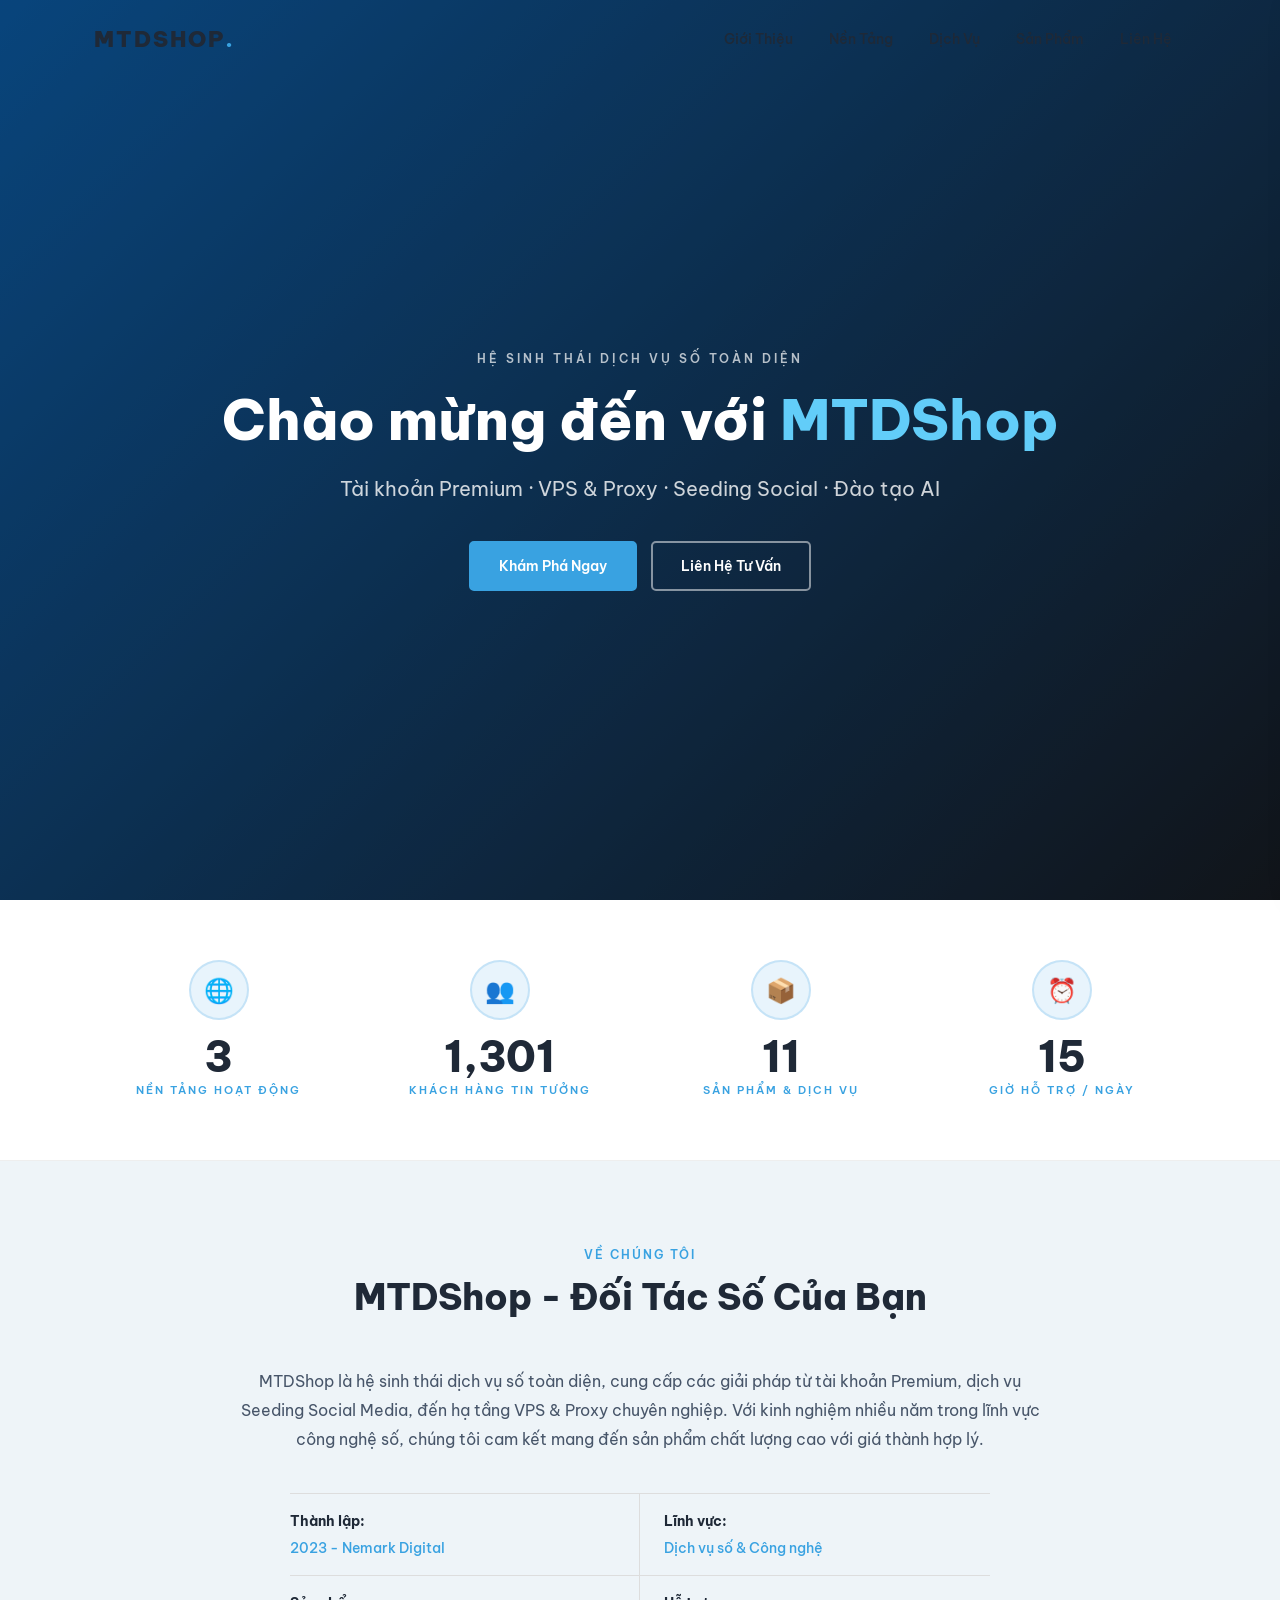
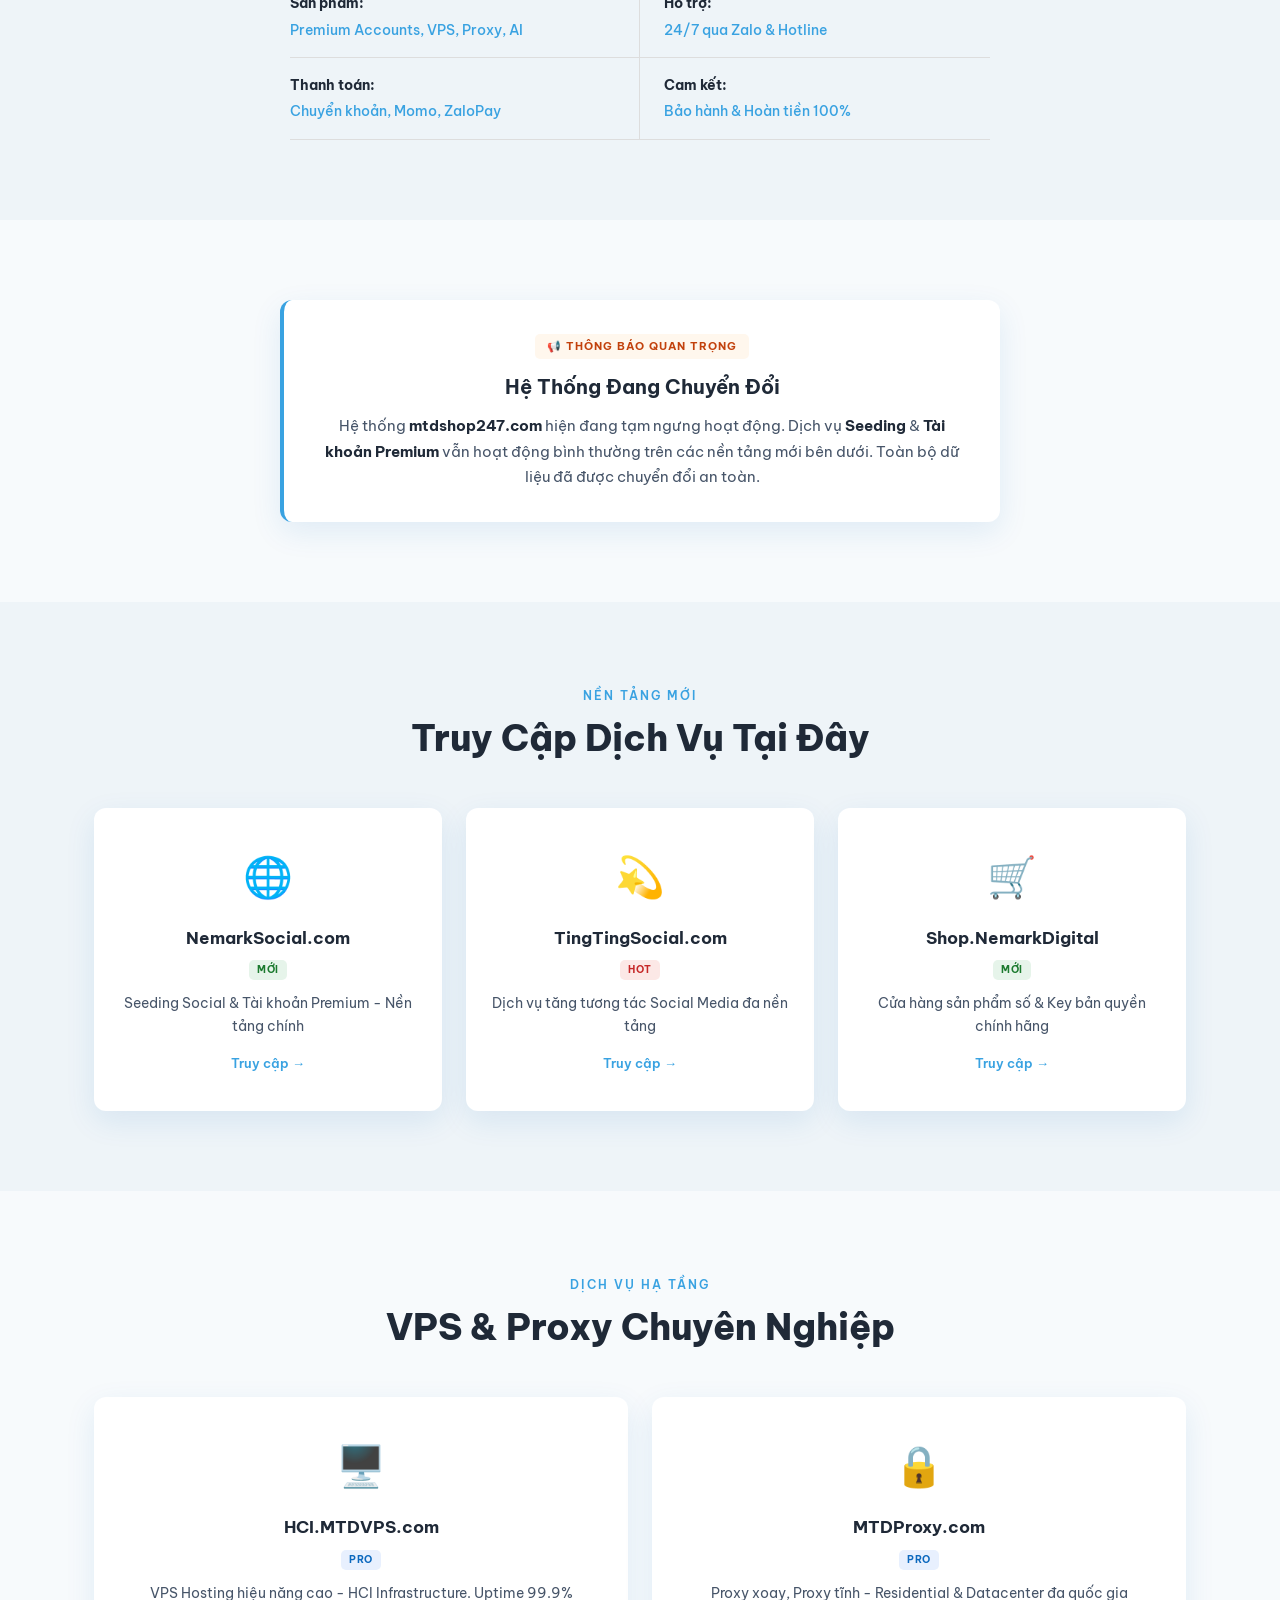
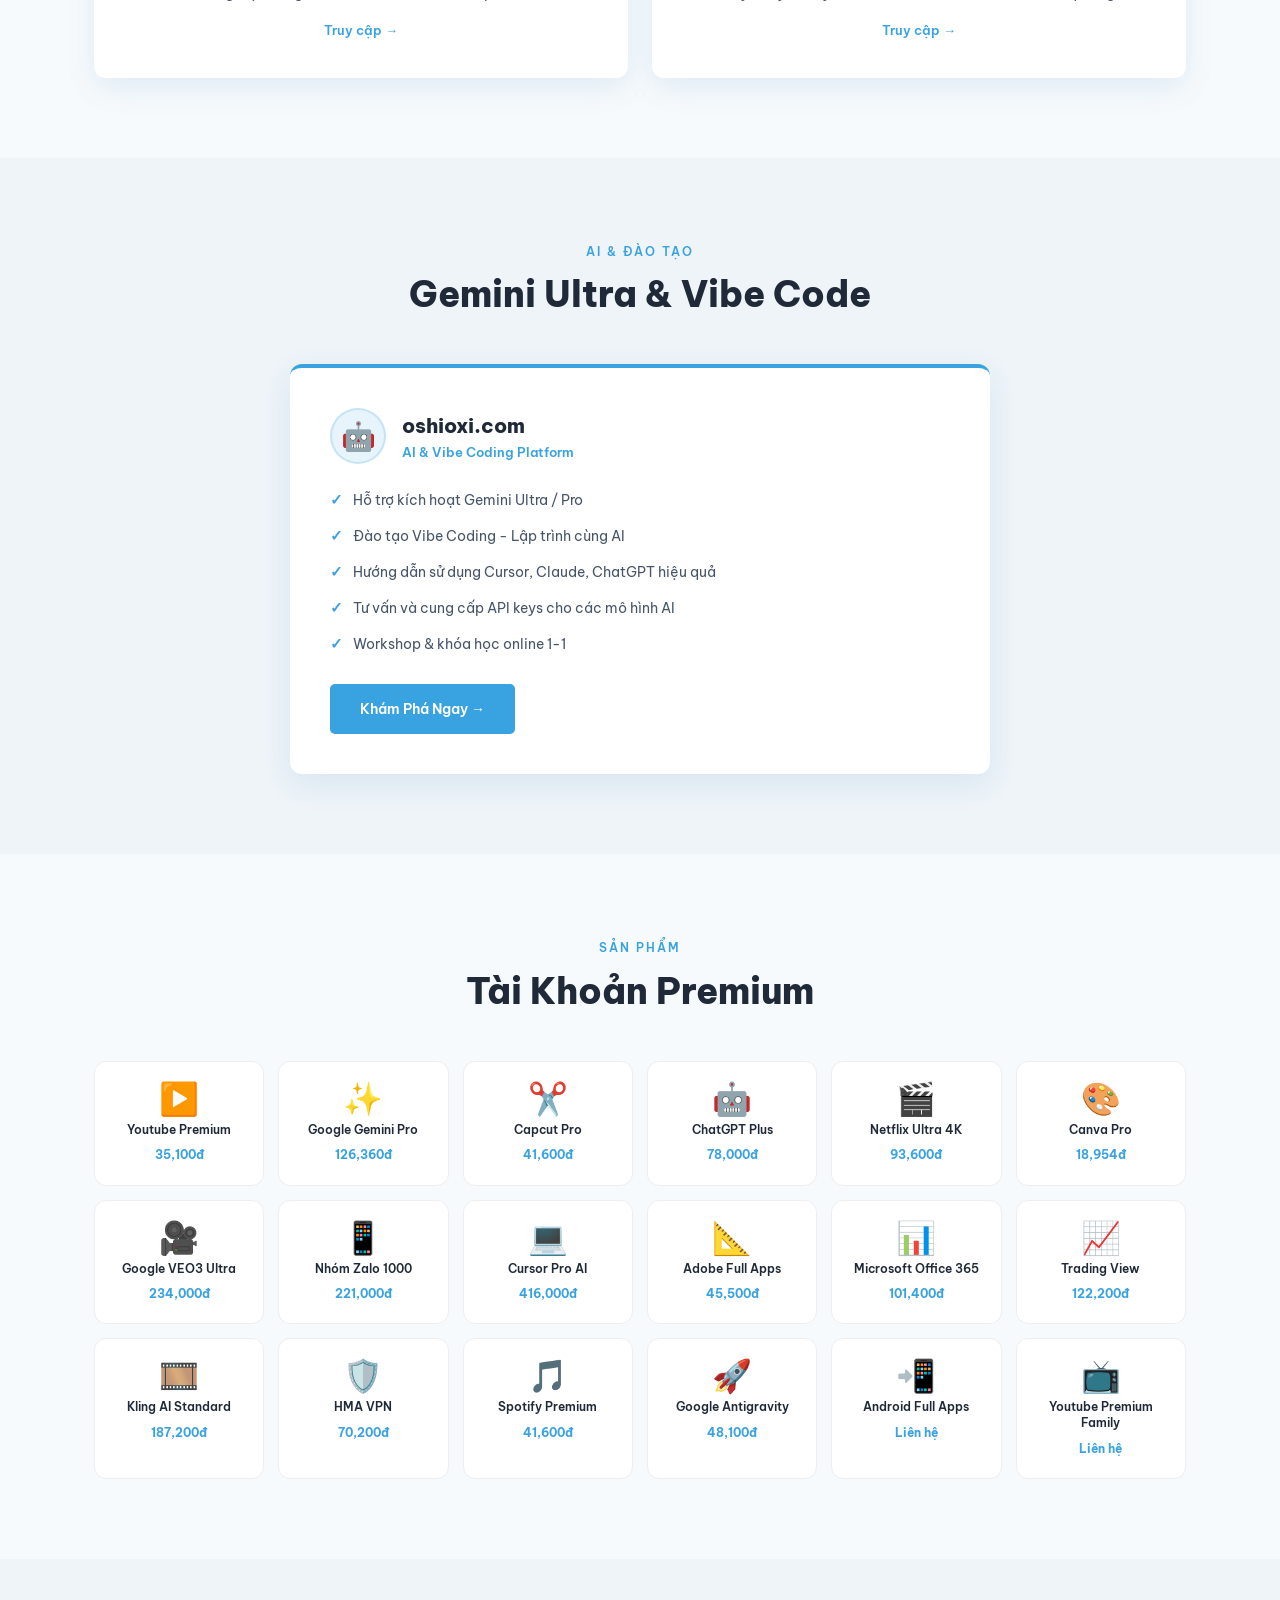
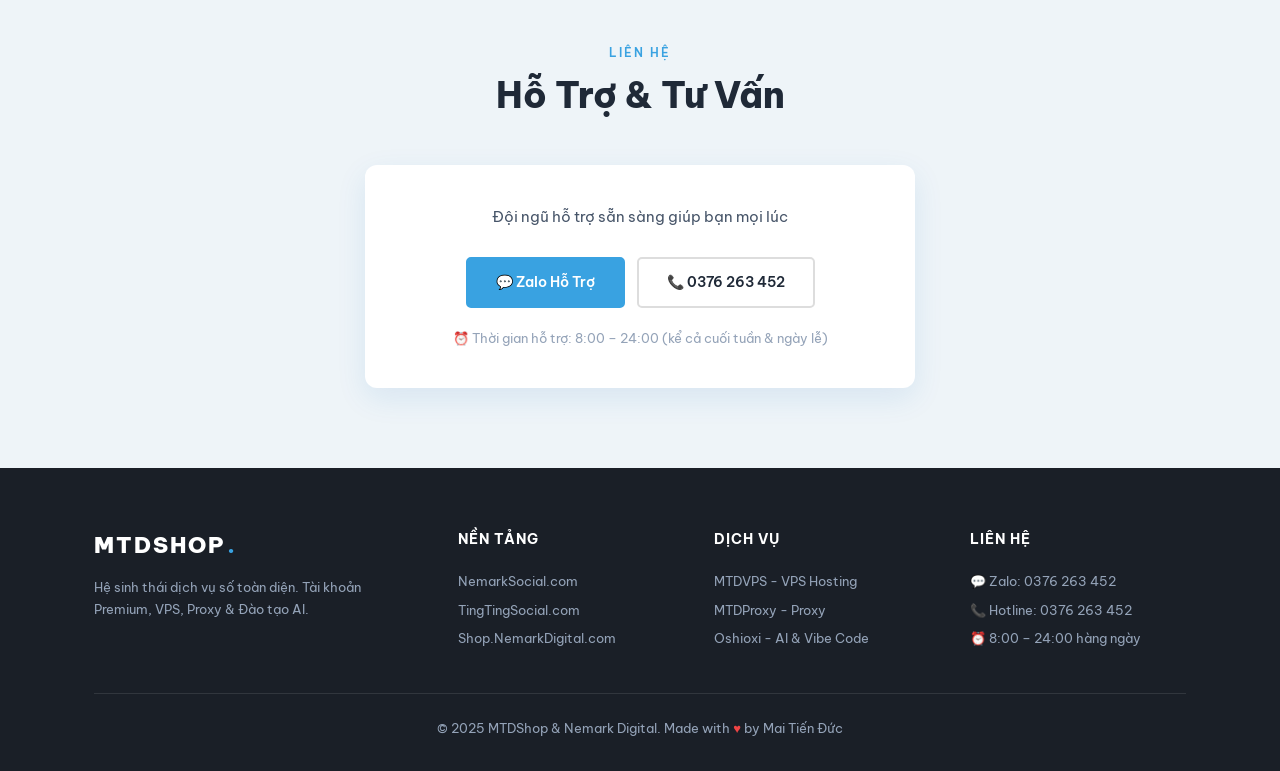
==== public/index.html @ 8f2cd8ac "MTDShop Landing - Nemark Dev Style Redesign" ====
<!DOCTYPE html>
<html lang="vi">

<head>
  <meta charset="UTF-8">
  <meta name="viewport" content="width=device-width, initial-scale=1.0">
  <title>MTDShop - Hệ Sinh Thái Dịch Vụ Số</title>
  <meta name="description"
    content="MTDShop - Cung cấp tài khoản Premium, VPS, Proxy, dịch vụ Seeding và đào tạo AI. Hệ sinh thái số toàn diện.">
  <meta property="og:title" content="MTDShop - Hệ Sinh Thái Dịch Vụ Số">
  <meta property="og:description" content="Tài khoản Premium, VPS, Proxy, Seeding & Đào tạo AI.">
  <meta property="og:type" content="website">
  <link rel="icon"
    href="data:image/svg+xml,<svg xmlns='http://www.w3.org/2000/svg' viewBox='0 0 100 100'><text y='.9em' font-size='90'>🚀</text></svg>">
  <link rel="stylesheet" href="style.css">
</head>

<body>

  <!-- Navbar -->
  <nav class="navbar" id="navbar">
    <div class="container navbar__inner">
      <a href="#" class="navbar__logo">
        <span class="navbar__logo-text">MTDSHOP</span><span class="navbar__logo-dot">.</span>
      </a>
      <div class="navbar__links">
        <a href="#about" class="navbar__link">Giới Thiệu</a>
        <a href="#platforms" class="navbar__link">Nền Tảng</a>
        <a href="#services" class="navbar__link">Dịch Vụ</a>
        <a href="#products" class="navbar__link">Sản Phẩm</a>
        <a href="#contact" class="navbar__link">Liên Hệ</a>
      </div>
      <button class="navbar__menu" id="menuBtn" aria-label="Menu">
        <span class="navbar__menu-text">MENU</span>
        <span class="navbar__menu-icon">
          <span></span><span></span><span></span>
        </span>
      </button>
    </div>
  </nav>

  <!-- Mobile Sidebar -->
  <div class="sidebar-overlay" id="sidebarOverlay"></div>
  <aside class="sidebar" id="sidebar">
    <div class="sidebar__header">
      <a href="#" class="navbar__logo">
        <span class="navbar__logo-text">MTDSHOP</span><span class="navbar__logo-dot">.</span>
      </a>
      <button class="sidebar__close" id="sidebarClose" aria-label="Close">✕</button>
    </div>
    <div class="sidebar__nav">
      <a href="#about" class="sidebar__link">Giới Thiệu</a>
      <a href="#platforms" class="sidebar__link">Nền Tảng</a>
      <a href="#services" class="sidebar__link">Dịch Vụ</a>
      <a href="#products" class="sidebar__link">Sản Phẩm</a>
      <a href="#contact" class="sidebar__link">Liên Hệ</a>
    </div>
    <div class="sidebar__footer">
      <a href="https://zalo.me/0376263452" target="_blank" class="sidebar__cta">💬 Chat Zalo</a>
      <a href="tel:0376263452" class="sidebar__phone">📞 0376 263 452</a>
    </div>
  </aside>

  <!-- Hero Section -->
  <section class="hero" id="hero">
    <div class="hero__bg"></div>
    <div class="hero__overlay"></div>
    <div class="container hero__content">
      <div class="hero__label fade-up">HỆ SINH THÁI DỊCH VỤ SỐ TOÀN DIỆN</div>
      <h1 class="hero__title fade-up stagger-1">
        Chào mừng đến với <span class="hero__accent">MTDShop</span>
      </h1>
      <p class="hero__subtitle fade-up stagger-2">
        Tài khoản Premium · VPS & Proxy · Seeding Social · Đào tạo AI
      </p>
      <div class="hero__buttons fade-up stagger-3">
        <a href="#platforms" class="btn btn--primary">Khám Phá Ngay</a>
        <a href="#contact" class="btn btn--outline">Liên Hệ Tư Vấn</a>
      </div>
    </div>
  </section>

  <!-- Stats -->
  <section class="stats" id="stats">
    <div class="container">
      <div class="stats__grid">
        <div class="stat-item fade-up">
          <div class="stat-item__icon">🌐</div>
          <div class="stat-item__number" data-count="5">0</div>
          <div class="stat-item__label">NỀN TẢNG HOẠT ĐỘNG</div>
        </div>
        <div class="stat-item fade-up stagger-1">
          <div class="stat-item__icon">👥</div>
          <div class="stat-item__number" data-count="2000">0</div>
          <div class="stat-item__label">KHÁCH HÀNG TIN TƯỞNG</div>
        </div>
        <div class="stat-item fade-up stagger-2">
          <div class="stat-item__icon">📦</div>
          <div class="stat-item__number" data-count="18">0</div>
          <div class="stat-item__label">SẢN PHẨM & DỊCH VỤ</div>
        </div>
        <div class="stat-item fade-up stagger-3">
          <div class="stat-item__icon">⏰</div>
          <div class="stat-item__number" data-count="24">0</div>
          <div class="stat-item__label">GIỜ HỖ TRỢ / NGÀY</div>
        </div>
      </div>
    </div>
  </section>

  <!-- About -->
  <section class="section section--alt" id="about">
    <div class="container">
      <div class="section__header fade-up">
        <div class="section__label">VỀ CHÚNG TÔI</div>
        <h2 class="section__title">MTDShop - Đối Tác Số Của Bạn</h2>
      </div>
      <div class="about__content fade-up stagger-1">
        <p class="about__text">
          MTDShop là hệ sinh thái dịch vụ số toàn diện, cung cấp các giải pháp từ tài khoản Premium, dịch vụ Seeding
          Social Media, đến hạ tầng VPS & Proxy chuyên nghiệp. Với kinh nghiệm nhiều năm trong lĩnh vực công nghệ số,
          chúng tôi cam kết mang đến sản phẩm chất lượng cao với giá thành hợp lý.
        </p>
        <div class="about__info-grid">
          <div class="about__info-item">
            <div class="about__info-label">Thành lập:</div>
            <div class="about__info-value">2023 - Nemark Digital</div>
          </div>
          <div class="about__info-item">
            <div class="about__info-label">Lĩnh vực:</div>
            <div class="about__info-value">Dịch vụ số & Công nghệ</div>
          </div>
          <div class="about__info-item">
            <div class="about__info-label">Sản phẩm:</div>
            <div class="about__info-value">Premium Accounts, VPS, Proxy, AI</div>
          </div>
          <div class="about__info-item">
            <div class="about__info-label">Hỗ trợ:</div>
            <div class="about__info-value">24/7 qua Zalo & Hotline</div>
          </div>
          <div class="about__info-item">
            <div class="about__info-label">Thanh toán:</div>
            <div class="about__info-value">Chuyển khoản, Momo, ZaloPay</div>
          </div>
          <div class="about__info-item">
            <div class="about__info-label">Cam kết:</div>
            <div class="about__info-value">Bảo hành & Hoàn tiền 100%</div>
          </div>
        </div>
      </div>
    </div>
  </section>

  <!-- Announcement -->
  <section class="section">
    <div class="container">
      <div class="announcement fade-up">
        <div class="announcement__badge">📢 THÔNG BÁO QUAN TRỌNG</div>
        <h3 class="announcement__title">Hệ Thống Đang Chuyển Đổi</h3>
        <p class="announcement__text">
          Hệ thống <strong>mtdshop247.com</strong> hiện đang tạm ngưng hoạt động.
          Dịch vụ <strong>Seeding</strong> & <strong>Tài khoản Premium</strong> vẫn hoạt động bình thường trên các nền
          tảng mới bên dưới. Toàn bộ dữ liệu đã được chuyển đổi an toàn.
        </p>
      </div>
    </div>
  </section>

  <!-- Platforms -->
  <section class="section section--alt" id="platforms">
    <div class="container">
      <div class="section__header fade-up">
        <div class="section__label">NỀN TẢNG MỚI</div>
        <h2 class="section__title">Truy Cập Dịch Vụ Tại Đây</h2>
      </div>
      <div class="cards-grid cards-grid--3 fade-up stagger-1">
        <a href="https://nemarksocial.com" target="_blank" class="service-card">
          <div class="service-card__icon">🌐</div>
          <h3 class="service-card__title">NemarkSocial.com</h3>
          <span class="service-card__tag tag--new">MỚI</span>
          <p class="service-card__desc">Seeding Social & Tài khoản Premium - Nền tảng chính</p>
          <span class="service-card__link">Truy cập →</span>
        </a>
        <a href="https://tingtingsocial.com" target="_blank" class="service-card">
          <div class="service-card__icon">💫</div>
          <h3 class="service-card__title">TingTingSocial.com</h3>
          <span class="service-card__tag tag--hot">HOT</span>
          <p class="service-card__desc">Dịch vụ tăng tương tác Social Media đa nền tảng</p>
          <span class="service-card__link">Truy cập →</span>
        </a>
        <a href="https://shop.nemarkdigital.com" target="_blank" class="service-card">
          <div class="service-card__icon">🛒</div>
          <h3 class="service-card__title">Shop.NemarkDigital</h3>
          <span class="service-card__tag tag--new">MỚI</span>
          <p class="service-card__desc">Cửa hàng sản phẩm số & Key bản quyền chính hãng</p>
          <span class="service-card__link">Truy cập →</span>
        </a>
      </div>
    </div>
  </section>

  <!-- Infrastructure Services -->
  <section class="section" id="services">
    <div class="container">
      <div class="section__header fade-up">
        <div class="section__label">DỊCH VỤ HẠ TẦNG</div>
        <h2 class="section__title">VPS & Proxy Chuyên Nghiệp</h2>
      </div>
      <div class="cards-grid cards-grid--2 fade-up stagger-1">
        <a href="https://hci.mtdvps.com" target="_blank" class="service-card">
          <div class="service-card__icon">🖥️</div>
          <h3 class="service-card__title">HCI.MTDVPS.com</h3>
          <span class="service-card__tag tag--pro">PRO</span>
          <p class="service-card__desc">VPS Hosting hiệu năng cao - HCI Infrastructure. Uptime 99.9%</p>
          <span class="service-card__link">Truy cập →</span>
        </a>
        <a href="https://mtdproxy.com" target="_blank" class="service-card">
          <div class="service-card__icon">🔒</div>
          <h3 class="service-card__title">MTDProxy.com</h3>
          <span class="service-card__tag tag--pro">PRO</span>
          <p class="service-card__desc">Proxy xoay, Proxy tĩnh - Residential & Datacenter đa quốc gia</p>
          <span class="service-card__link">Truy cập →</span>
        </a>
      </div>
    </div>
  </section>

  <!-- AI & Training -->
  <section class="section section--alt" id="ai">
    <div class="container">
      <div class="section__header fade-up">
        <div class="section__label">AI & ĐÀO TẠO</div>
        <h2 class="section__title">Gemini Ultra & Vibe Code</h2>
      </div>
      <div class="ai-card fade-up stagger-1">
        <div class="ai-card__header">
          <div class="ai-card__icon">🤖</div>
          <div>
            <div class="ai-card__title">oshioxi.com</div>
            <div class="ai-card__subtitle">AI & Vibe Coding Platform</div>
          </div>
        </div>
        <ul class="ai-card__features">
          <li>Hỗ trợ kích hoạt Gemini Ultra / Pro</li>
          <li>Đào tạo Vibe Coding - Lập trình cùng AI</li>
          <li>Hướng dẫn sử dụng Cursor, Claude, ChatGPT hiệu quả</li>
          <li>Tư vấn và cung cấp API keys cho các mô hình AI</li>
          <li>Workshop & khóa học online 1-1</li>
        </ul>
        <a href="https://oshioxi.com" target="_blank" class="btn btn--primary">Khám Phá Ngay →</a>
      </div>
    </div>
  </section>

  <!-- Premium Products -->
  <section class="section" id="products">
    <div class="container">
      <div class="section__header fade-up">
        <div class="section__label">SẢN PHẨM</div>
        <h2 class="section__title">Tài Khoản Premium</h2>
      </div>
      <div class="product-grid fade-up stagger-1">
        <div class="product-item">
          <div class="product-item__emoji">▶️</div>
          <div class="product-item__name">Youtube Premium</div>
          <div class="product-item__price">35,100đ</div>
        </div>
        <div class="product-item">
          <div class="product-item__emoji">✨</div>
          <div class="product-item__name">Google Gemini Pro</div>
          <div class="product-item__price">126,360đ</div>
        </div>
        <div class="product-item">
          <div class="product-item__emoji">✂️</div>
          <div class="product-item__name">Capcut Pro</div>
          <div class="product-item__price">41,600đ</div>
        </div>
        <div class="product-item">
          <div class="product-item__emoji">🤖</div>
          <div class="product-item__name">ChatGPT Plus</div>
          <div class="product-item__price">78,000đ</div>
        </div>
        <div class="product-item">
          <div class="product-item__emoji">🎬</div>
          <div class="product-item__name">Netflix Ultra 4K</div>
          <div class="product-item__price">93,600đ</div>
        </div>
        <div class="product-item">
          <div class="product-item__emoji">🎨</div>
          <div class="product-item__name">Canva Pro</div>
          <div class="product-item__price">18,954đ</div>
        </div>
        <div class="product-item">
          <div class="product-item__emoji">🎥</div>
          <div class="product-item__name">Google VEO3 Ultra</div>
          <div class="product-item__price">234,000đ</div>
        </div>
        <div class="product-item">
          <div class="product-item__emoji">📱</div>
          <div class="product-item__name">Nhóm Zalo 1000</div>
          <div class="product-item__price">221,000đ</div>
        </div>
        <div class="product-item">
          <div class="product-item__emoji">💻</div>
          <div class="product-item__name">Cursor Pro AI</div>
          <div class="product-item__price">416,000đ</div>
        </div>
        <div class="product-item">
          <div class="product-item__emoji">📐</div>
          <div class="product-item__name">Adobe Full Apps</div>
          <div class="product-item__price">45,500đ</div>
        </div>
        <div class="product-item">
          <div class="product-item__emoji">📊</div>
          <div class="product-item__name">Microsoft Office 365</div>
          <div class="product-item__price">101,400đ</div>
        </div>
        <div class="product-item">
          <div class="product-item__emoji">📈</div>
          <div class="product-item__name">Trading View</div>
          <div class="product-item__price">122,200đ</div>
        </div>
        <div class="product-item">
          <div class="product-item__emoji">🎞️</div>
          <div class="product-item__name">Kling AI Standard</div>
          <div class="product-item__price">187,200đ</div>
        </div>
        <div class="product-item">
          <div class="product-item__emoji">🛡️</div>
          <div class="product-item__name">HMA VPN</div>
          <div class="product-item__price">70,200đ</div>
        </div>
        <div class="product-item">
          <div class="product-item__emoji">🎵</div>
          <div class="product-item__name">Spotify Premium</div>
          <div class="product-item__price">41,600đ</div>
        </div>
        <div class="product-item">
          <div class="product-item__emoji">🚀</div>
          <div class="product-item__name">Google Antigravity</div>
          <div class="product-item__price">48,100đ</div>
        </div>
        <div class="product-item">
          <div class="product-item__emoji">📲</div>
          <div class="product-item__name">Android Full Apps</div>
          <div class="product-item__price">Liên hệ</div>
        </div>
        <div class="product-item">
          <div class="product-item__emoji">📺</div>
          <div class="product-item__name">Youtube Premium Family</div>
          <div class="product-item__price">Liên hệ</div>
        </div>
      </div>
    </div>
  </section>

  <!-- Contact -->
  <section class="section section--alt" id="contact">
    <div class="container">
      <div class="section__header fade-up">
        <div class="section__label">LIÊN HỆ</div>
        <h2 class="section__title">Hỗ Trợ & Tư Vấn</h2>
      </div>
      <div class="contact__card fade-up stagger-1">
        <p class="contact__subtitle">Đội ngũ hỗ trợ sẵn sàng giúp bạn mọi lúc</p>
        <div class="contact__methods">
          <a href="https://zalo.me/0376263452" target="_blank" class="btn btn--primary">💬 Zalo Hỗ Trợ</a>
          <a href="tel:0376263452" class="btn btn--outline">📞 0376 263 452</a>
        </div>
        <p class="contact__hours">⏰ Thời gian hỗ trợ: 8:00 – 24:00 (kể cả cuối tuần & ngày lễ)</p>
      </div>
    </div>
  </section>

  <!-- Footer -->
  <footer class="footer">
    <div class="container">
      <div class="footer__grid">
        <div class="footer__col">
          <div class="footer__brand">
            <span class="navbar__logo-text">MTDSHOP</span><span class="navbar__logo-dot">.</span>
          </div>
          <p class="footer__about">Hệ sinh thái dịch vụ số toàn diện. Tài khoản Premium, VPS, Proxy & Đào tạo AI.</p>
        </div>
        <div class="footer__col">
          <h4 class="footer__col-title">Nền Tảng</h4>
          <a href="https://nemarksocial.com" target="_blank" class="footer__link">NemarkSocial.com</a>
          <a href="https://tingtingsocial.com" target="_blank" class="footer__link">TingTingSocial.com</a>
          <a href="https://shop.nemarkdigital.com" target="_blank" class="footer__link">Shop.NemarkDigital.com</a>
        </div>
        <div class="footer__col">
          <h4 class="footer__col-title">Dịch Vụ</h4>
          <a href="https://hci.mtdvps.com" target="_blank" class="footer__link">MTDVPS - VPS Hosting</a>
          <a href="https://mtdproxy.com" target="_blank" class="footer__link">MTDProxy - Proxy</a>
          <a href="https://oshioxi.com" target="_blank" class="footer__link">Oshioxi - AI & Vibe Code</a>
        </div>
        <div class="footer__col">
          <h4 class="footer__col-title">Liên Hệ</h4>
          <a href="https://zalo.me/0376263452" target="_blank" class="footer__link">💬 Zalo: 0376 263 452</a>
          <a href="tel:0376263452" class="footer__link">📞 Hotline: 0376 263 452</a>
          <span class="footer__link">⏰ 8:00 – 24:00 hàng ngày</span>
        </div>
      </div>
      <div class="footer__bottom">
        <p>© 2025 MTDShop & Nemark Digital. Made with <span class="footer__heart">♥</span> by Mai Tiến Đức</p>
      </div>
    </div>
  </footer>

  <!-- Back to top -->
  <a href="#" class="back-to-top" id="backToTop" aria-label="Back to top">↑</a>

  <script src="script.js"></script>
</body>

</html>
---- public/style.css ----
/* ============================================
   MTDShop Landing - Nemark Dev Style
   Professional Blue Theme
   ============================================ */
@import url('https://fonts.googleapis.com/css2?family=Be+Vietnam+Pro:wght@300;400;500;600;700;800;900&display=swap');

:root {
  --blue: #39A2E1;
  --blue-dark: #0D69BE;
  --blue-light: #62CDF9;
  --blue-bg: #e8f4fc;
  --bg: #F7FAFC;
  --bg-alt: #EEF4F8;
  --white: #ffffff;
  --dark: #1F2937;
  --text: #475569;
  --text-muted: #94A3B8;
  --footer-bg: #1a1f27;
  --footer-text: #94A3B8;
  --shadow: 0 10px 30px rgba(15, 105, 190, 0.1);
  --shadow-hover: 0 15px 40px rgba(15, 105, 190, 0.18);
  --radius: 5px;
  --radius-lg: 12px;
  --transition: 0.3s ease;
}

*,
*::before,
*::after {
  box-sizing: border-box;
  margin: 0;
  padding: 0;
}

html {
  scroll-behavior: smooth;
}

body {
  font-family: 'Be Vietnam Pro', -apple-system, BlinkMacSystemFont, 'Segoe UI', Roboto, sans-serif;
  background: var(--bg);
  color: var(--dark);
  line-height: 1.6;
  overflow-x: hidden;
}

/* --- Container --- */
.container {
  max-width: 1140px;
  margin: 0 auto;
  padding: 0 24px;
}

/* --- Navbar --- */
.navbar {
  position: fixed;
  top: 0;
  left: 0;
  right: 0;
  z-index: 100;
  padding: 20px 0;
  background: transparent;
  transition: var(--transition);
}

.navbar.scrolled {
  background: rgba(255, 255, 255, 0.97);
  box-shadow: 0 2px 20px rgba(0, 0, 0, 0.08);
  padding: 14px 0;
}

.navbar__inner {
  display: flex;
  align-items: center;
  justify-content: space-between;
}

.navbar__logo {
  display: flex;
  align-items: center;
  text-decoration: none;
}

.navbar__logo-text {
  font-size: 22px;
  font-weight: 900;
  color: var(--dark);
  letter-spacing: 2px;
}

.navbar.scrolled .navbar__logo-text,
.footer .navbar__logo-text {
  color: var(--dark);
}

.hero .navbar__logo-text {
  color: #fff;
}

.navbar__logo-dot {
  font-size: 22px;
  font-weight: 900;
  color: var(--blue);
}

.navbar__links {
  display: flex;
  gap: 8px;
}

.navbar__link {
  padding: 8px 14px;
  font-size: 14px;
  font-weight: 500;
  color: var(--dark);
  text-decoration: none;
  border-radius: var(--radius);
  transition: var(--transition);
}

.navbar__link:hover {
  color: var(--blue);
  background: var(--blue-bg);
}

/* Hamburger / MENU button */
.navbar__menu {
  display: none;
  align-items: center;
  gap: 10px;
  background: none;
  border: none;
  cursor: pointer;
  padding: 8px;
}

.navbar__menu-text {
  font-size: 14px;
  font-weight: 700;
  color: var(--dark);
  letter-spacing: 2px;
}

.navbar__menu-icon {
  display: flex;
  flex-direction: column;
  gap: 4px;
}

.navbar__menu-icon span {
  display: block;
  width: 20px;
  height: 2px;
  background: var(--dark);
  border-radius: 1px;
  transition: var(--transition);
}

/* --- Sidebar --- */
.sidebar-overlay {
  position: fixed;
  inset: 0;
  background: rgba(0, 0, 0, 0.5);
  z-index: 200;
  opacity: 0;
  visibility: hidden;
  transition: var(--transition);
}

.sidebar-overlay.active {
  opacity: 1;
  visibility: visible;
}

.sidebar {
  position: fixed;
  top: 0;
  right: -320px;
  width: 300px;
  max-width: 85vw;
  height: 100vh;
  background: var(--white);
  z-index: 201;
  transition: right 0.35s ease;
  display: flex;
  flex-direction: column;
  box-shadow: -4px 0 30px rgba(0, 0, 0, 0.1);
  overflow-y: auto;
}

.sidebar.active {
  right: 0;
}

.sidebar__header {
  display: flex;
  align-items: center;
  justify-content: space-between;
  padding: 20px 24px;
  border-bottom: 1px solid #eee;
}

.sidebar__close {
  width: 36px;
  height: 36px;
  border-radius: 50%;
  border: none;
  background: var(--bg-alt);
  font-size: 16px;
  cursor: pointer;
  display: flex;
  align-items: center;
  justify-content: center;
  color: var(--text);
  transition: var(--transition);
}

.sidebar__close:hover {
  background: #ddd;
}

.sidebar__nav {
  padding: 16px 0;
  display: flex;
  flex-direction: column;
}

.sidebar__link {
  padding: 14px 24px;
  font-size: 15px;
  font-weight: 500;
  color: var(--dark);
  text-decoration: none;
  transition: var(--transition);
  border-left: 3px solid transparent;
}

.sidebar__link:hover {
  color: var(--blue);
  background: var(--blue-bg);
  border-left-color: var(--blue);
}

.sidebar__footer {
  margin-top: auto;
  padding: 20px 24px;
  border-top: 1px solid #eee;
  display: flex;
  flex-direction: column;
  gap: 10px;
}

.sidebar__cta {
  display: flex;
  align-items: center;
  justify-content: center;
  gap: 8px;
  padding: 12px;
  background: var(--blue);
  color: #fff;
  font-size: 14px;
  font-weight: 600;
  border-radius: var(--radius);
  text-decoration: none;
  transition: var(--transition);
}

.sidebar__cta:hover {
  background: var(--blue-dark);
}

.sidebar__phone {
  text-align: center;
  font-size: 14px;
  color: var(--text);
  text-decoration: none;
}

body.sidebar-open {
  overflow: hidden;
}

/* --- Hero --- */
.hero {
  position: relative;
  min-height: 100vh;
  display: flex;
  align-items: center;
  justify-content: center;
  overflow: hidden;
}

.hero__bg {
  position: absolute;
  inset: 0;
  background: linear-gradient(135deg, #0D69BE 0%, #1a1f27 50%, #0D69BE 100%);
  background-size: 200% 200%;
  animation: hero-gradient 8s ease infinite;
}

@keyframes hero-gradient {
  0% {
    background-position: 0% 50%
  }

  50% {
    background-position: 100% 50%
  }

  100% {
    background-position: 0% 50%
  }
}

.hero__overlay {
  position: absolute;
  inset: 0;
  background: rgba(0, 0, 0, 0.35);
}

.hero__content {
  position: relative;
  z-index: 2;
  text-align: center;
  color: #fff;
  padding: 120px 0 80px;
}

.hero__label {
  font-size: 12px;
  font-weight: 600;
  letter-spacing: 3px;
  color: rgba(255, 255, 255, 0.7);
  margin-bottom: 20px;
  text-transform: uppercase;
}

.hero__title {
  font-size: clamp(32px, 5vw, 56px);
  font-weight: 800;
  line-height: 1.15;
  margin-bottom: 20px;
}

.hero__accent {
  color: var(--blue-light);
}

.hero__subtitle {
  font-size: clamp(16px, 2.5vw, 20px);
  color: rgba(255, 255, 255, 0.8);
  max-width: 600px;
  margin: 0 auto 36px;
  font-weight: 400;
}

.hero__buttons {
  display: flex;
  gap: 14px;
  justify-content: center;
  flex-wrap: wrap;
}

/* --- Buttons --- */
.btn {
  display: inline-flex;
  align-items: center;
  gap: 8px;
  padding: 12px 28px;
  font-size: 14px;
  font-weight: 600;
  border-radius: var(--radius);
  text-decoration: none;
  transition: var(--transition);
  border: 2px solid transparent;
  cursor: pointer;
  font-family: inherit;
}

.btn--primary {
  background: var(--blue);
  color: #fff;
  border-color: var(--blue);
}

.btn--primary:hover {
  background: var(--blue-dark);
  border-color: var(--blue-dark);
  transform: translateY(-2px);
  box-shadow: 0 4px 16px rgba(57, 162, 225, 0.3);
}

.btn--outline {
  background: transparent;
  color: #fff;
  border-color: rgba(255, 255, 255, 0.5);
}

.btn--outline:hover {
  background: rgba(255, 255, 255, 0.1);
  border-color: #fff;
  transform: translateY(-2px);
}

/* --- Stats --- */
.stats {
  padding: 60px 0;
  background: var(--white);
  border-bottom: 1px solid #eee;
}

.stats__grid {
  display: grid;
  grid-template-columns: repeat(4, 1fr);
  gap: 32px;
  text-align: center;
}

.stat-item__icon {
  width: 60px;
  height: 60px;
  border-radius: 50%;
  background: var(--blue-bg);
  display: flex;
  align-items: center;
  justify-content: center;
  font-size: 24px;
  margin: 0 auto 16px;
  border: 2px solid rgba(57, 162, 225, 0.2);
}

.stat-item__number {
  font-size: 42px;
  font-weight: 800;
  color: var(--dark);
  line-height: 1;
  margin-bottom: 4px;
}

.stat-item__label {
  font-size: 11px;
  font-weight: 600;
  letter-spacing: 2px;
  color: var(--blue);
  text-transform: uppercase;
}

/* --- Section --- */
.section {
  padding: 80px 0;
}

.section--alt {
  background: var(--bg-alt);
}

.section__header {
  text-align: center;
  margin-bottom: 48px;
}

.section__label {
  display: inline-block;
  font-size: 12px;
  font-weight: 600;
  letter-spacing: 2px;
  color: var(--blue);
  text-transform: uppercase;
  margin-bottom: 12px;
}

.section__title {
  font-size: clamp(24px, 3.5vw, 36px);
  font-weight: 800;
  color: var(--dark);
  line-height: 1.2;
}

/* --- About --- */
.about__text {
  font-size: 16px;
  color: var(--text);
  line-height: 1.8;
  max-width: 800px;
  margin: 0 auto 40px;
  text-align: center;
}

.about__info-grid {
  display: grid;
  grid-template-columns: repeat(2, 1fr);
  gap: 0;
  max-width: 700px;
  margin: 0 auto;
  border-top: 1px solid #ddd;
}

.about__info-item {
  padding: 16px 0;
  border-bottom: 1px solid #ddd;
}

.about__info-item:nth-child(odd) {
  padding-right: 24px;
  border-right: 1px solid #ddd;
}

.about__info-item:nth-child(even) {
  padding-left: 24px;
}

.about__info-label {
  font-size: 14px;
  font-weight: 700;
  color: var(--dark);
  margin-bottom: 4px;
}

.about__info-value {
  font-size: 14px;
  color: var(--blue);
  font-weight: 500;
}

/* --- Announcement --- */
.announcement {
  max-width: 720px;
  margin: 0 auto;
  padding: 32px;
  background: var(--white);
  border-radius: var(--radius-lg);
  box-shadow: var(--shadow);
  text-align: center;
  border-left: 4px solid var(--blue);
}

.announcement__badge {
  display: inline-block;
  font-size: 11px;
  font-weight: 700;
  letter-spacing: 1px;
  color: #c2410c;
  background: #fff7ed;
  padding: 4px 12px;
  border-radius: var(--radius);
  margin-bottom: 12px;
}

.announcement__title {
  font-size: 20px;
  font-weight: 700;
  color: var(--dark);
  margin-bottom: 10px;
}

.announcement__text {
  font-size: 15px;
  color: var(--text);
  line-height: 1.7;
}

.announcement__text strong {
  color: var(--dark);
}

/* --- Service Cards --- */
.cards-grid {
  display: grid;
  gap: 24px;
}

.cards-grid--3 {
  grid-template-columns: repeat(3, 1fr);
}

.cards-grid--2 {
  grid-template-columns: repeat(2, 1fr);
}

.service-card {
  display: flex;
  flex-direction: column;
  align-items: center;
  text-align: center;
  padding: 36px 24px;
  background: var(--white);
  border-radius: var(--radius-lg);
  box-shadow: var(--shadow);
  text-decoration: none;
  color: var(--dark);
  transition: var(--transition);
  border: 1px solid transparent;
  position: relative;
}

.service-card:hover {
  transform: translateY(-6px);
  box-shadow: var(--shadow-hover);
  border-color: rgba(57, 162, 225, 0.2);
}

.service-card__icon {
  font-size: 40px;
  margin-bottom: 16px;
}

.service-card__title {
  font-size: 17px;
  font-weight: 700;
  margin-bottom: 8px;
}

.service-card__tag {
  display: inline-block;
  padding: 2px 8px;
  border-radius: var(--radius);
  font-size: 10px;
  font-weight: 700;
  text-transform: uppercase;
  letter-spacing: 0.5px;
  margin-bottom: 12px;
}

.tag--new {
  background: #e6f4ea;
  color: #1b7a2e;
}

.tag--hot {
  background: #fce8e6;
  color: #c62828;
}

.tag--pro {
  background: #e8f0fe;
  color: #0D69BE;
}

.service-card__desc {
  font-size: 14px;
  color: var(--text);
  line-height: 1.6;
  margin-bottom: 16px;
  flex: 1;
}

.service-card__link {
  font-size: 13px;
  font-weight: 600;
  color: var(--blue);
  transition: var(--transition);
}

.service-card:hover .service-card__link {
  color: var(--blue-dark);
}

/* --- AI Card --- */
.ai-card {
  padding: 40px;
  background: var(--white);
  border-radius: var(--radius-lg);
  box-shadow: var(--shadow);
  max-width: 700px;
  margin: 0 auto;
  border-top: 4px solid var(--blue);
}

.ai-card__header {
  display: flex;
  align-items: center;
  gap: 16px;
  margin-bottom: 24px;
}

.ai-card__icon {
  width: 56px;
  height: 56px;
  border-radius: 50%;
  background: var(--blue-bg);
  display: flex;
  align-items: center;
  justify-content: center;
  font-size: 28px;
  border: 2px solid rgba(57, 162, 225, 0.2);
}

.ai-card__title {
  font-size: 20px;
  font-weight: 800;
  color: var(--dark);
}

.ai-card__subtitle {
  font-size: 13px;
  color: var(--blue);
  font-weight: 600;
}

.ai-card__features {
  list-style: none;
  display: flex;
  flex-direction: column;
  gap: 12px;
  margin-bottom: 28px;
}

.ai-card__features li {
  display: flex;
  align-items: center;
  gap: 10px;
  font-size: 14px;
  color: var(--text);
}

.ai-card__features li::before {
  content: '✓';
  color: var(--blue);
  font-weight: 700;
  font-size: 15px;
}

/* --- Product Grid --- */
.product-grid {
  display: grid;
  grid-template-columns: repeat(auto-fill, minmax(150px, 1fr));
  gap: 14px;
}

.product-item {
  display: flex;
  flex-direction: column;
  align-items: center;
  gap: 8px;
  padding: 20px 12px;
  background: var(--white);
  border: 1px solid #eee;
  border-radius: var(--radius-lg);
  text-align: center;
  transition: var(--transition);
  cursor: default;
}

.product-item:hover {
  transform: translateY(-4px);
  box-shadow: var(--shadow);
  border-color: rgba(57, 162, 225, 0.2);
}

.product-item__emoji {
  font-size: 32px;
  line-height: 1;
}

.product-item__name {
  font-size: 12px;
  font-weight: 600;
  color: var(--dark);
  line-height: 1.3;
}

.product-item__price {
  font-size: 12px;
  color: var(--blue);
  font-weight: 700;
}

/* --- Contact --- */
.contact__card {
  max-width: 550px;
  margin: 0 auto;
  text-align: center;
  padding: 40px;
  background: var(--white);
  border-radius: var(--radius-lg);
  box-shadow: var(--shadow);
}

.contact__subtitle {
  font-size: 15px;
  color: var(--text);
  margin-bottom: 28px;
}

.contact__methods {
  display: flex;
  flex-wrap: wrap;
  justify-content: center;
  gap: 12px;
  margin-bottom: 20px;
}

.contact__methods .btn--outline {
  color: var(--dark);
  border-color: #ddd;
}

.contact__methods .btn--outline:hover {
  border-color: var(--blue);
  color: var(--blue);
  background: var(--blue-bg);
}

.contact__hours {
  font-size: 13px;
  color: var(--text-muted);
}

/* --- Footer --- */
.footer {
  background: var(--footer-bg);
  color: var(--footer-text);
  padding: 60px 0 32px;
}

.footer .navbar__logo-text {
  color: #fff;
}

.footer__grid {
  display: grid;
  grid-template-columns: 1.5fr 1fr 1fr 1fr;
  gap: 40px;
  margin-bottom: 40px;
}

.footer__brand {
  display: flex;
  align-items: center;
  gap: 2px;
  margin-bottom: 12px;
}

.footer__about {
  font-size: 13px;
  line-height: 1.7;
  color: var(--footer-text);
}

.footer__col-title {
  font-size: 14px;
  font-weight: 700;
  color: #fff;
  margin-bottom: 16px;
  text-transform: uppercase;
  letter-spacing: 1px;
}

.footer__link {
  display: block;
  font-size: 13px;
  color: var(--footer-text);
  text-decoration: none;
  padding: 4px 0;
  transition: var(--transition);
}

a.footer__link:hover {
  color: var(--blue-light);
}

.footer__bottom {
  padding-top: 24px;
  border-top: 1px solid rgba(255, 255, 255, 0.1);
  text-align: center;
  font-size: 13px;
  color: var(--footer-text);
}

.footer__heart {
  color: #ef4444;
}

/* --- Back to top --- */
.back-to-top {
  position: fixed;
  bottom: 24px;
  right: 24px;
  width: 44px;
  height: 44px;
  border-radius: 50%;
  background: var(--blue);
  color: #fff;
  display: flex;
  align-items: center;
  justify-content: center;
  font-size: 20px;
  text-decoration: none;
  box-shadow: 0 4px 16px rgba(57, 162, 225, 0.3);
  opacity: 0;
  visibility: hidden;
  transition: var(--transition);
  z-index: 50;
}

.back-to-top.visible {
  opacity: 1;
  visibility: visible;
}

.back-to-top:hover {
  background: var(--blue-dark);
  transform: translateY(-3px);
}

/* --- Animations --- */
.fade-up {
  opacity: 0;
  transform: translateY(30px);
  transition: opacity 0.6s ease, transform 0.6s ease;
}

.fade-up.visible {
  opacity: 1;
  transform: translateY(0);
}

.stagger-1 {
  transition-delay: 0.1s;
}

.stagger-2 {
  transition-delay: 0.2s;
}

.stagger-3 {
  transition-delay: 0.3s;
}

/* --- Responsive --- */
@media (max-width: 992px) {
  .stats__grid {
    grid-template-columns: repeat(2, 1fr);
    gap: 24px;
  }

  .cards-grid--3 {
    grid-template-columns: 1fr;
  }

  .cards-grid--2 {
    grid-template-columns: 1fr;
  }

  .about__info-grid {
    grid-template-columns: 1fr;
  }

  .about__info-item:nth-child(odd) {
    padding-right: 0;
    border-right: none;
  }

  .about__info-item:nth-child(even) {
    padding-left: 0;
  }

  .footer__grid {
    grid-template-columns: 1fr 1fr;
    gap: 32px;
  }
}

@media (max-width: 768px) {
  .navbar__links {
    display: none;
  }

  .navbar__menu {
    display: flex;
  }

  .hero__content {
    padding: 100px 0 60px;
  }

  .section {
    padding: 60px 0;
  }

  .stats {
    padding: 40px 0;
  }

  .stat-item__number {
    font-size: 32px;
  }

  .stat-item__icon {
    width: 50px;
    height: 50px;
    font-size: 20px;
  }

  .ai-card {
    padding: 24px;
  }

  .contact__card {
    padding: 28px 20px;
  }

  .announcement {
    padding: 24px;
  }

  .product-grid {
    grid-template-columns: repeat(3, 1fr);
    gap: 8px;
  }

  .product-item {
    padding: 14px 8px;
  }

  .product-item__emoji {
    font-size: 24px;
  }

  .product-item__name {
    font-size: 10px;
  }

  .product-item__price {
    font-size: 10px;
  }
}

@media (max-width: 480px) {
  .stats__grid {
    grid-template-columns: repeat(2, 1fr);
    gap: 16px;
  }

  .footer__grid {
    grid-template-columns: 1fr;
    gap: 24px;
  }

  .hero__buttons {
    flex-direction: column;
    align-items: center;
  }

  .btn {
    width: 100%;
    justify-content: center;
  }
}

/* --- Selection & Scrollbar --- */
::selection {
  background: rgba(57, 162, 225, 0.2);
  color: var(--dark);
}

::-webkit-scrollbar {
  width: 6px;
}

::-webkit-scrollbar-track {
  background: var(--bg);
}

::-webkit-scrollbar-thumb {
  background: #ccc;
  border-radius: 3px;
}

::-webkit-scrollbar-thumb:hover {
  background: var(--blue);
}
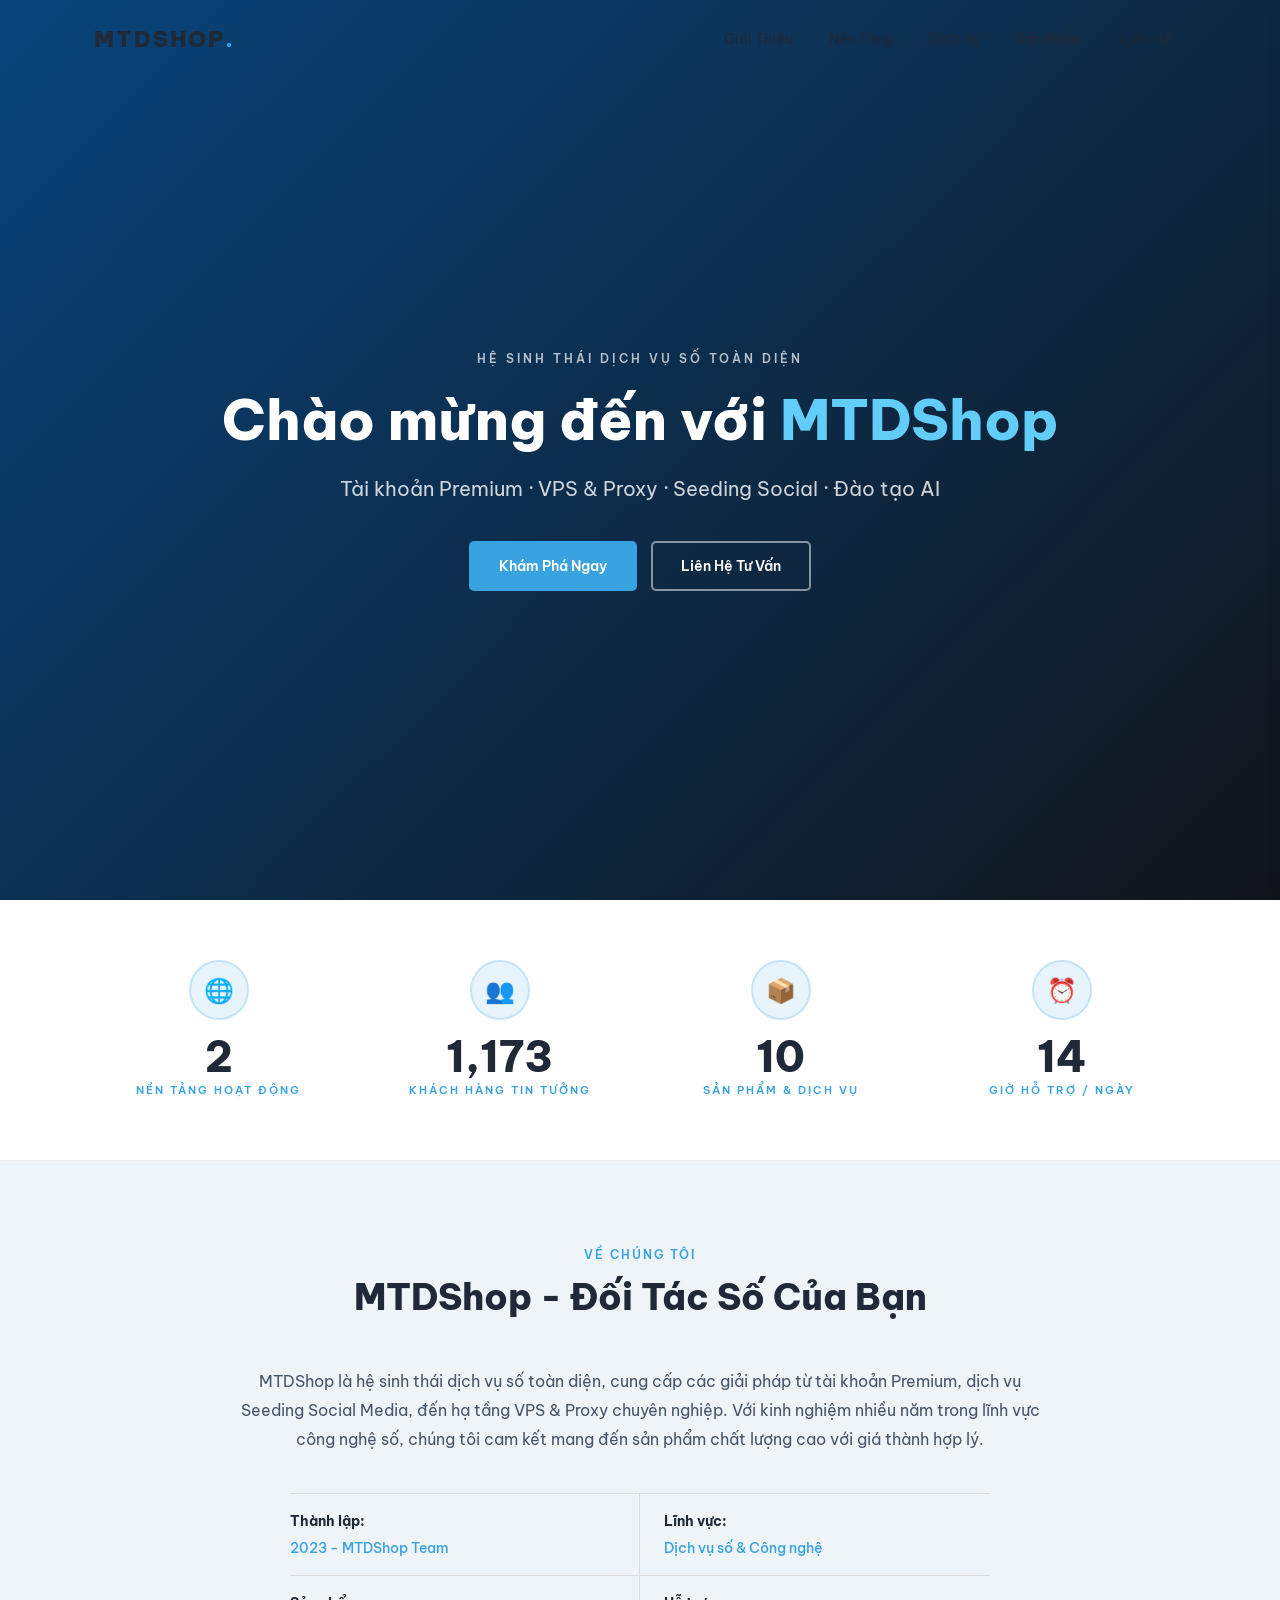
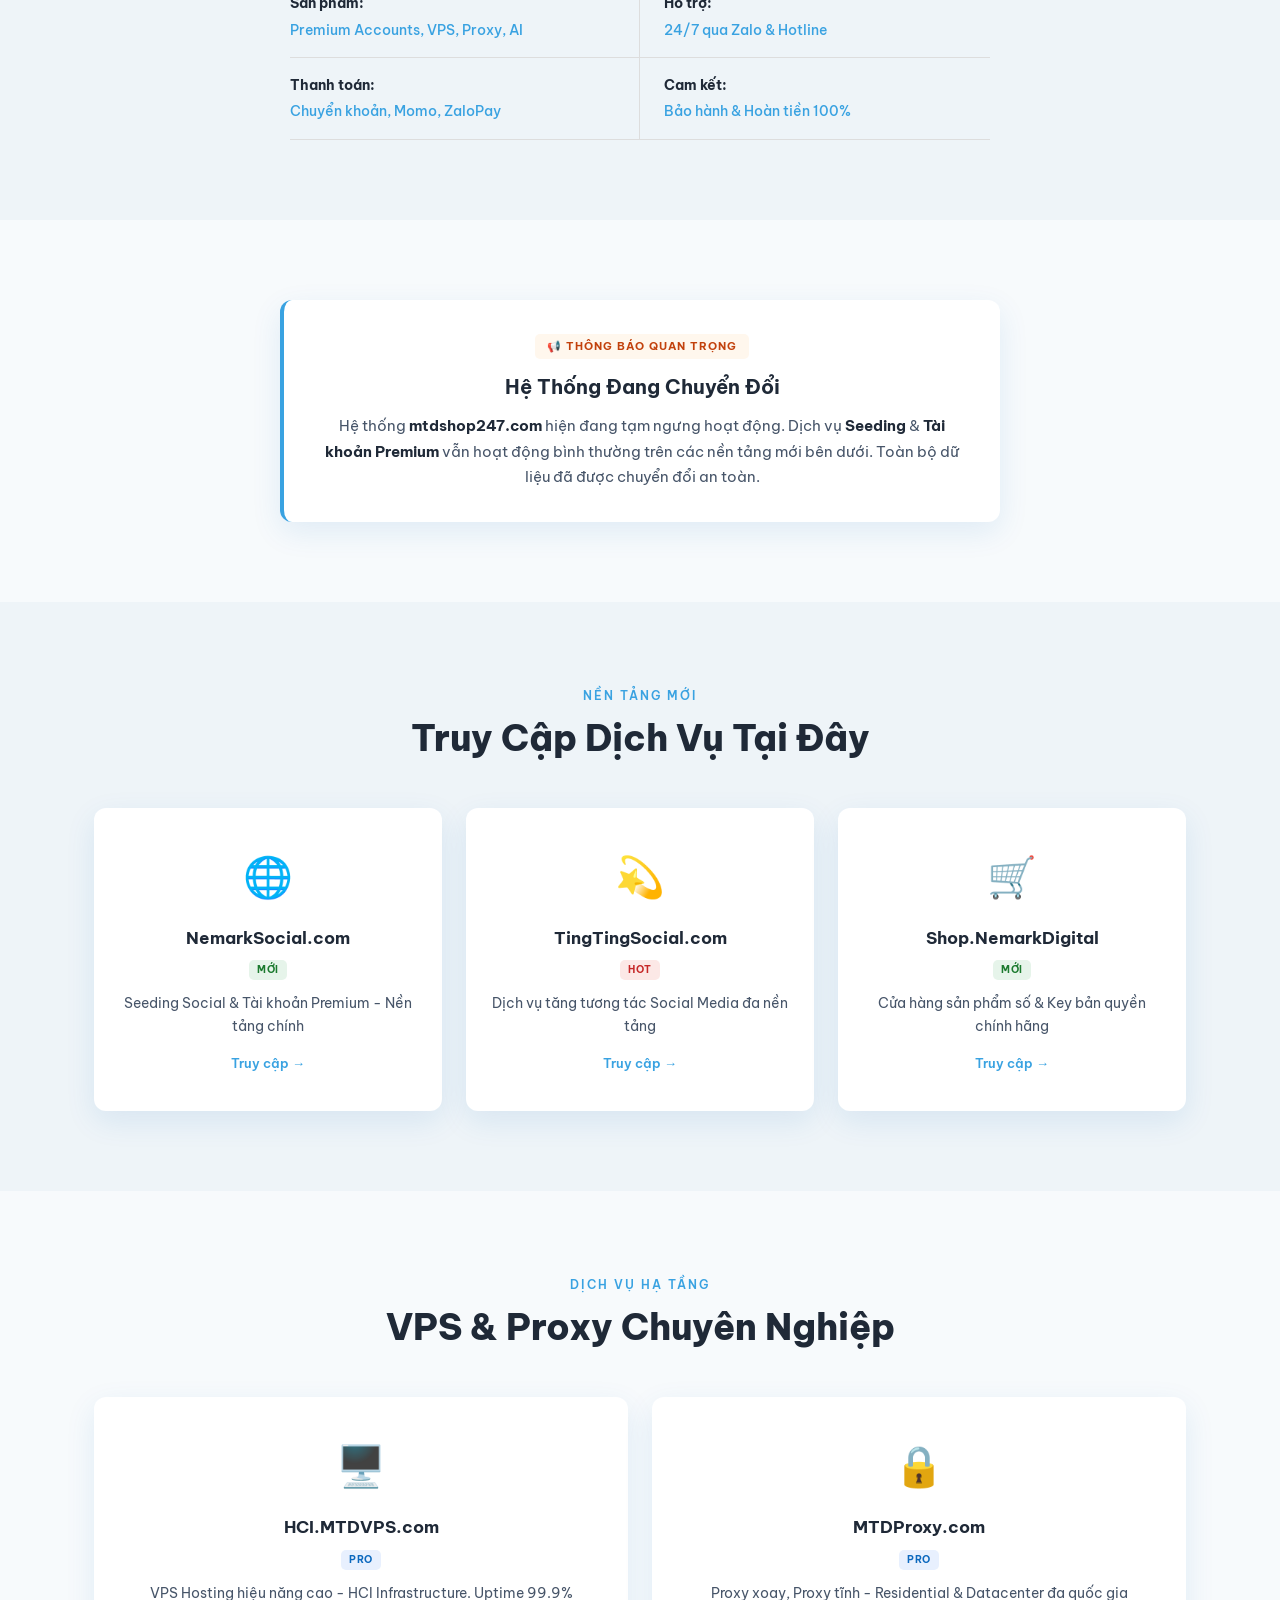
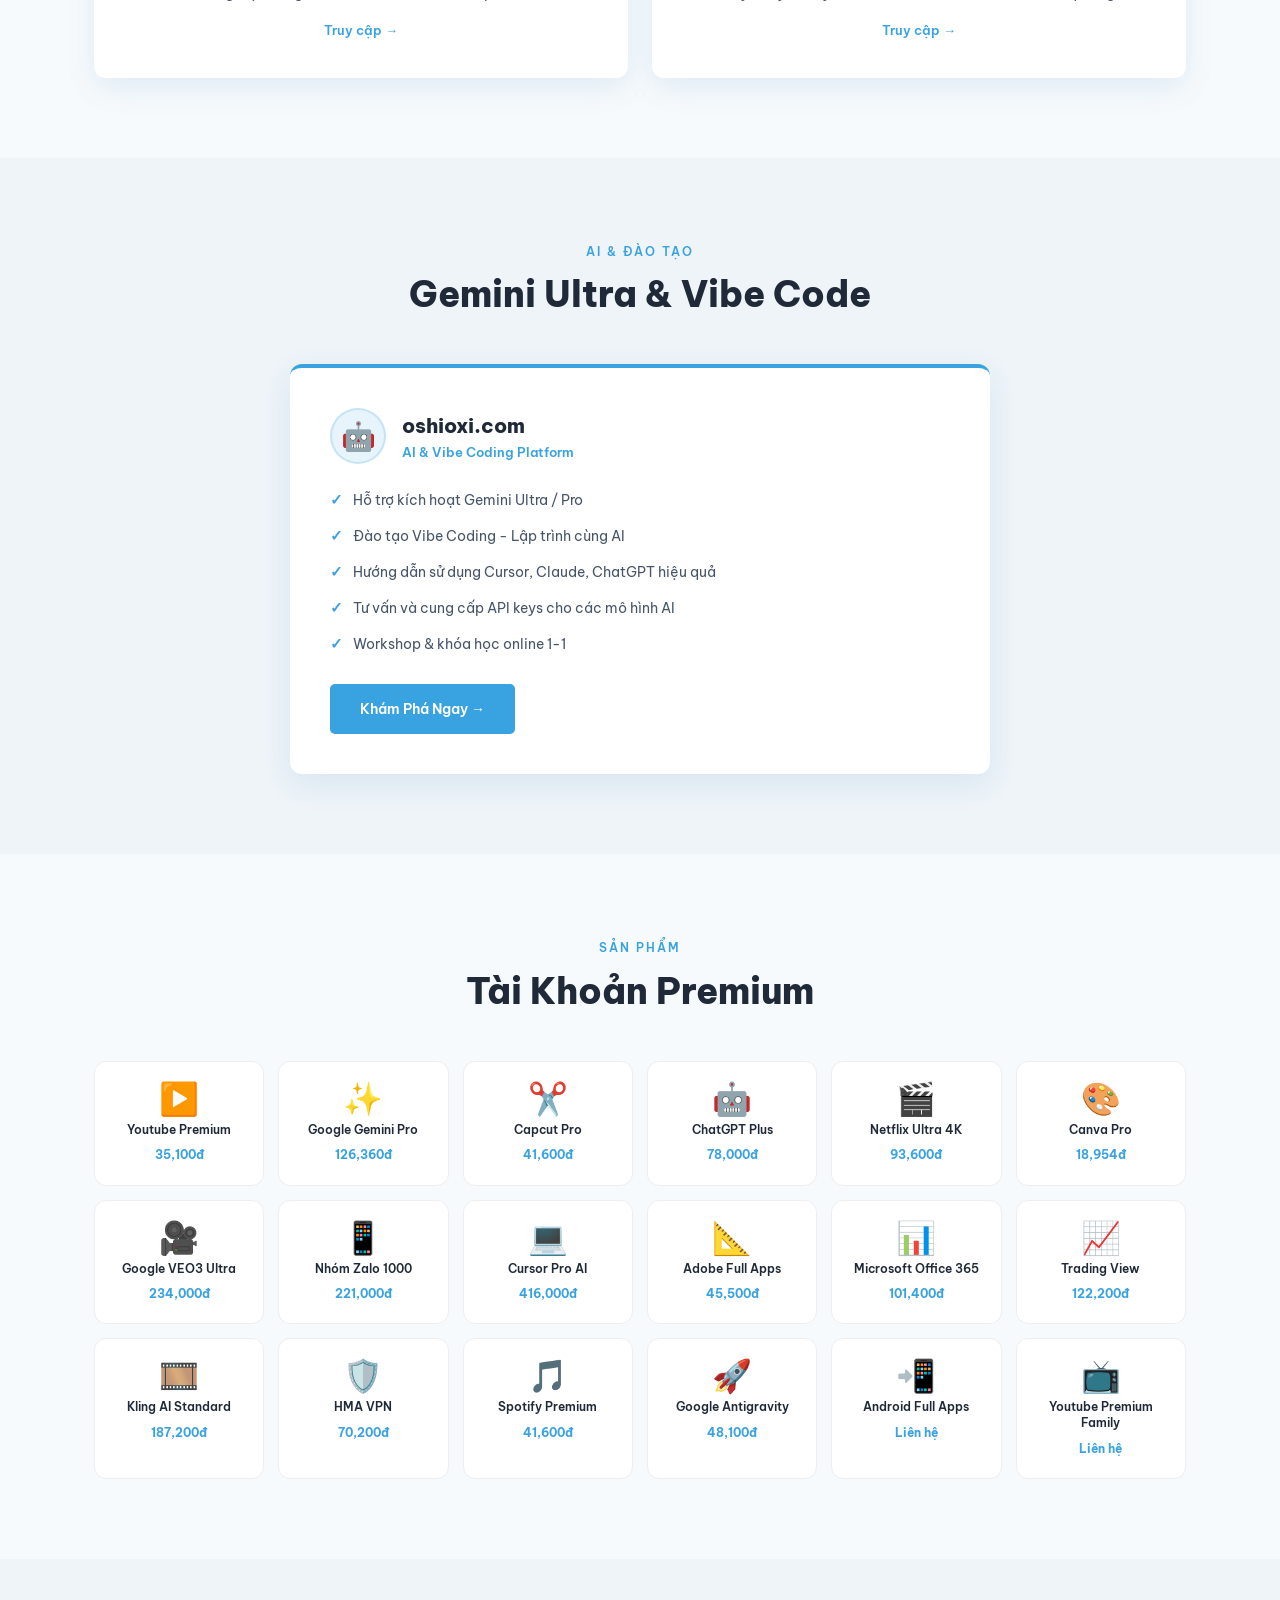
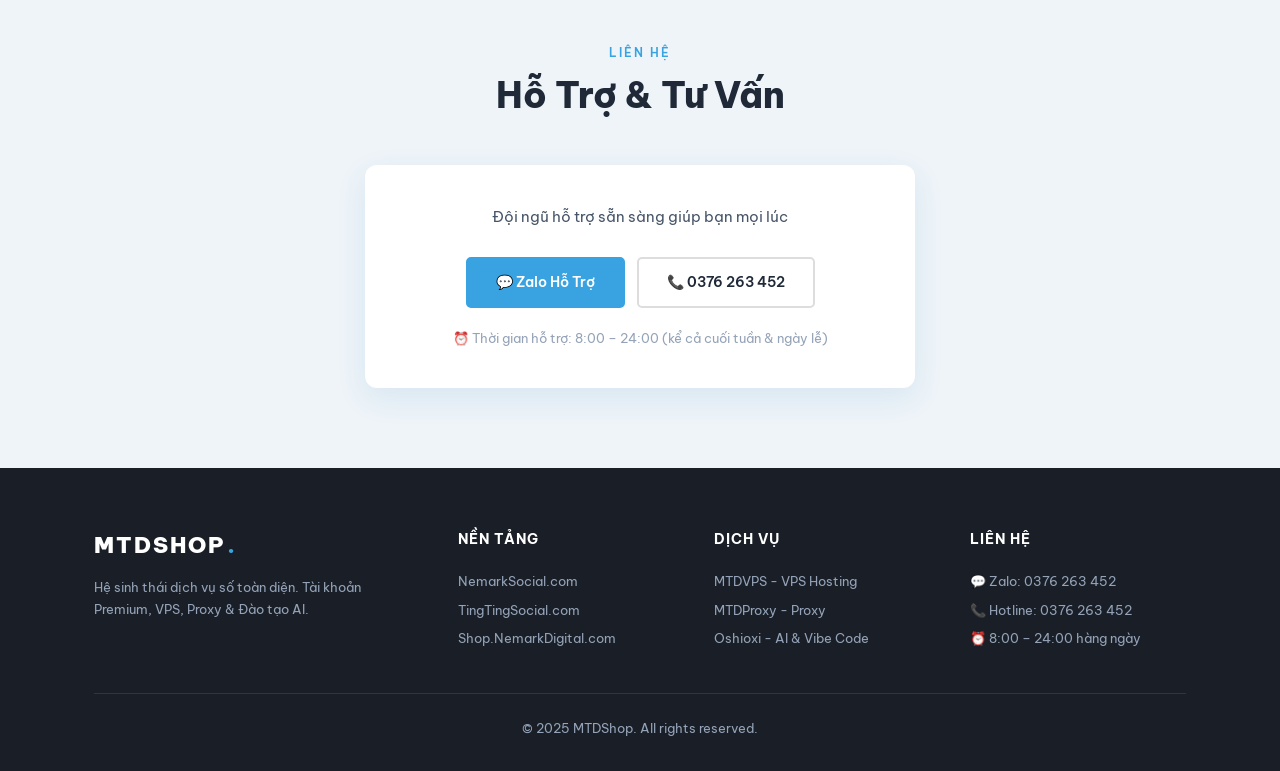
==== commit 5032a801: "Remove personal branding (Nemark Digital, Mai Tien Duc)" ====
--- a/public/index.html
+++ b/public/index.html
@@ -124,7 +124,7 @@
         <div class="about__info-grid">
           <div class="about__info-item">
             <div class="about__info-label">Thành lập:</div>
-            <div class="about__info-value">2023 - Nemark Digital</div>
+            <div class="about__info-value">2023 - MTDShop Team</div>
           </div>
           <div class="about__info-item">
             <div class="about__info-label">Lĩnh vực:</div>
@@ -402,7 +402,7 @@
         </div>
       </div>
       <div class="footer__bottom">
-        <p>© 2025 MTDShop & Nemark Digital. Made with <span class="footer__heart">♥</span> by Mai Tiến Đức</p>
+        <p>© 2025 MTDShop. All rights reserved.</p>
       </div>
     </div>
   </footer>
--- a/public/style.css
+++ b/public/style.css
@@ -1,5 +1,5 @@
 /* ============================================
-   MTDShop Landing - Nemark Dev Style
+   MTDShop Landing - Professional Blue Theme
    Professional Blue Theme
    ============================================ */
 @import url('https://fonts.googleapis.com/css2?family=Be+Vietnam+Pro:wght@300;400;500;600;700;800;900&display=swap');
